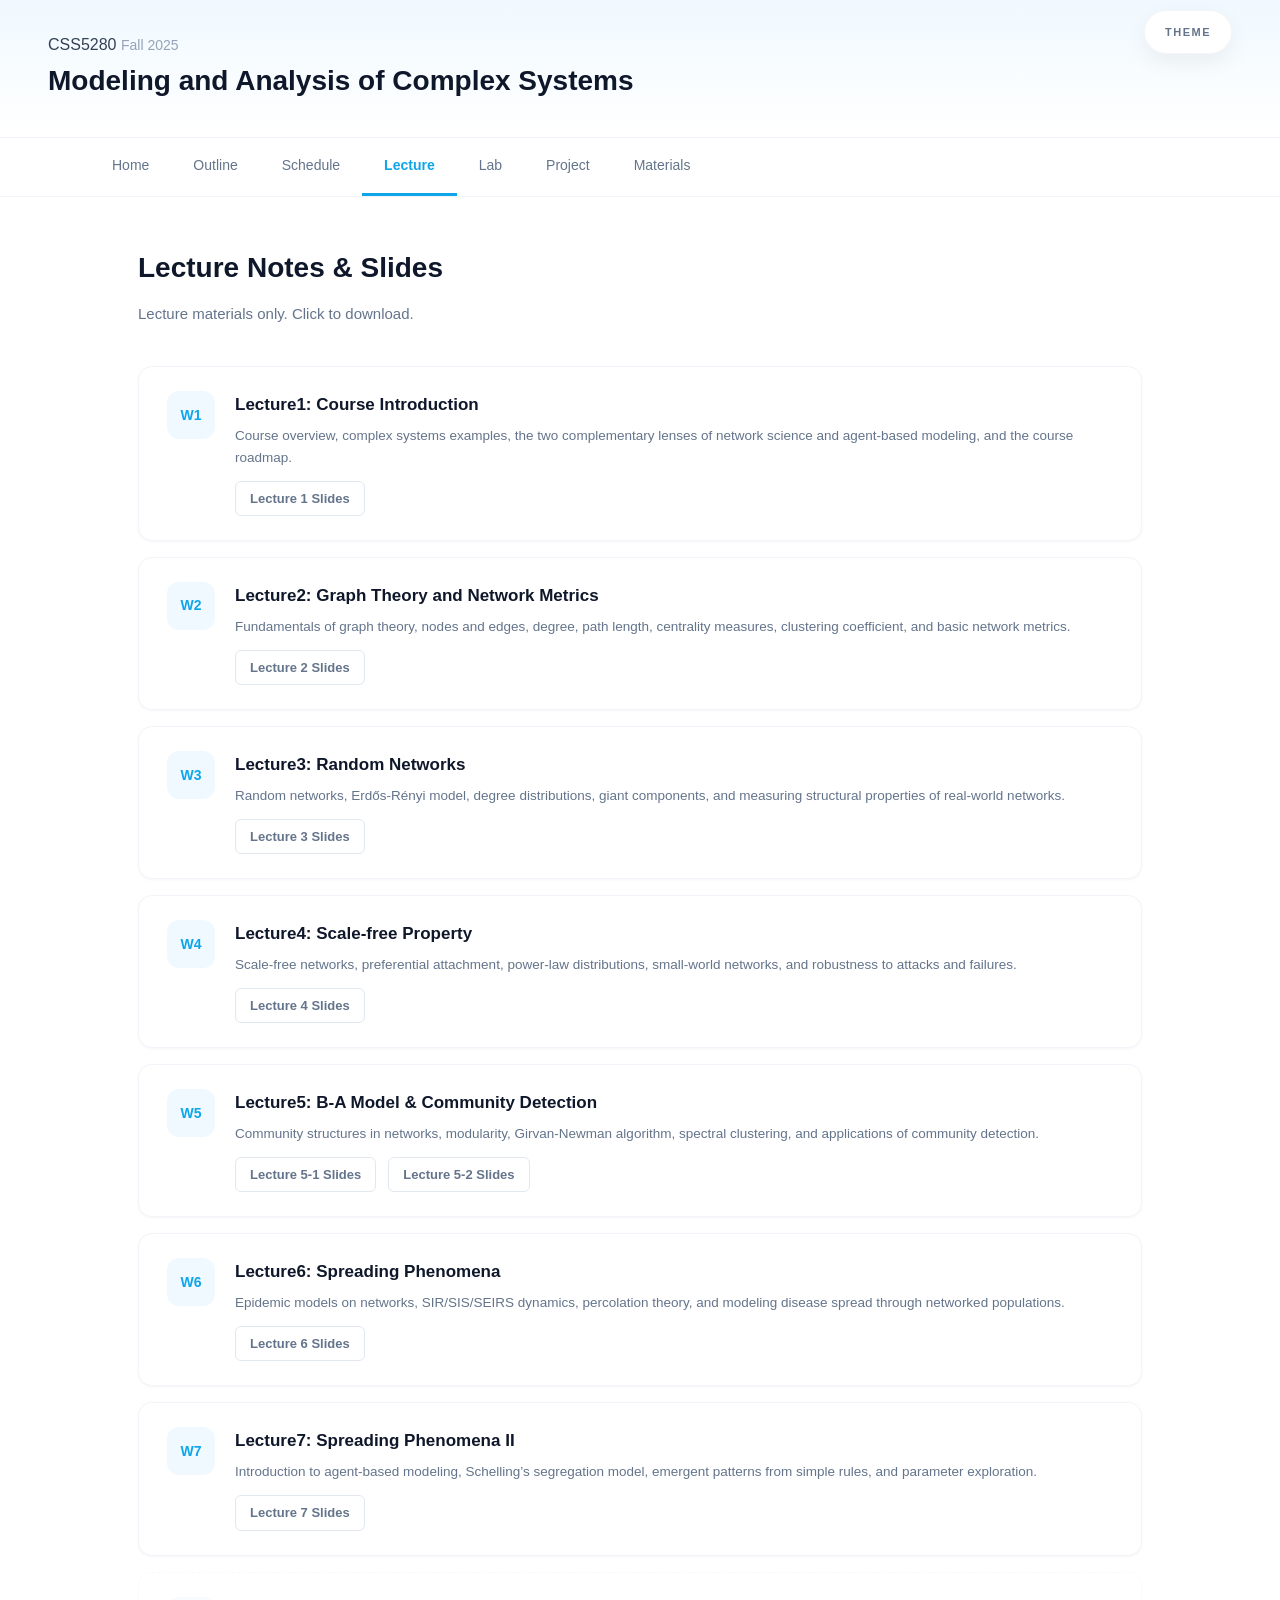
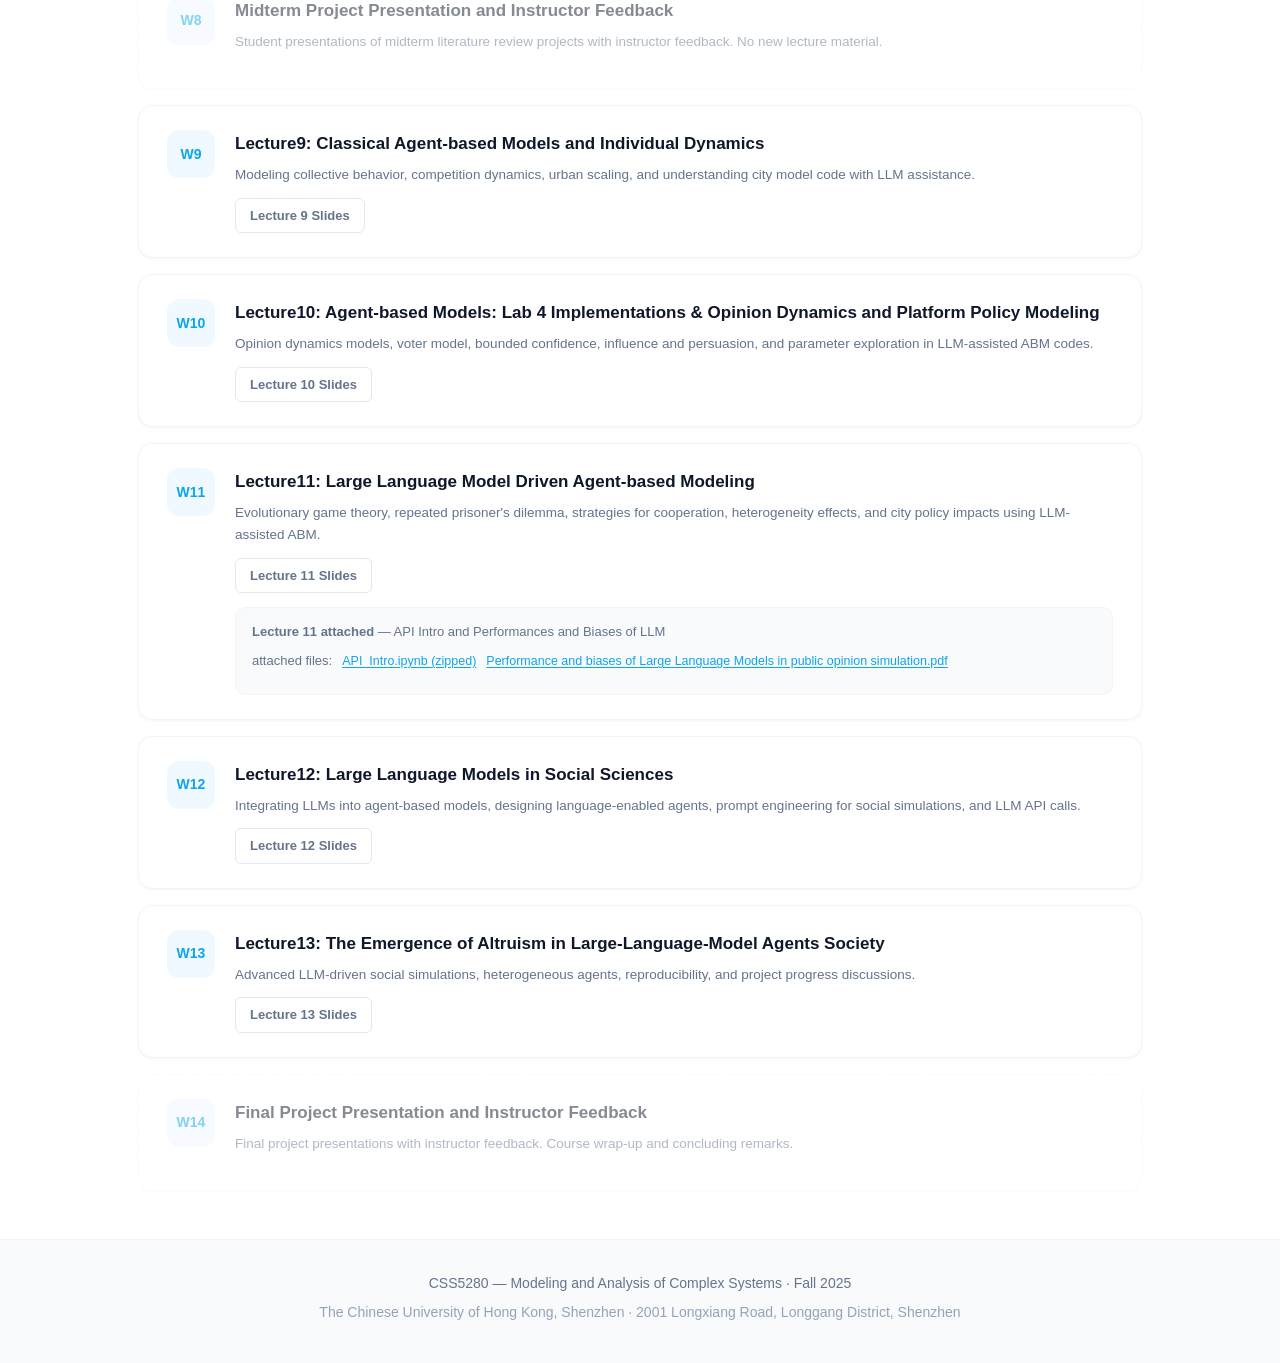
==== lecture.html @ 9d4485d0 "添加剩余文件" ====
<!DOCTYPE html>
<html lang="en">
<head>
    <meta charset="UTF-8">
    <meta name="viewport" content="width=device-width, initial-scale=1.0">
    <title>Lecture — CSS5280</title>
    <link rel="stylesheet" href="style.css">
</head>
<body>

    <div id="theme-picker" class="theme-picker"></div>


    <div id="compact-header"></div>

<nav id="navbar" class="navbar"></nav>

<main class="page-content">
        <div class="section-container">
            <div class="page-title">
                <h2>Lecture Notes &amp; Slides</h2>
                <p>Lecture materials only. Click to download.</p>
            </div>

            <div class="lecture-list">
                <div class="lecture-item">
                    <div class="lecture-week">W1</div>
                    <div class="lecture-content">
                        <h3>Lecture1: Course Introduction</h3>
                        <p class="lecture-desc">Course overview, complex systems examples, the two complementary lenses of network science and agent-based modeling, and the course roadmap.</p>
                        <div class="lecture-links">
                            <a href="lectures/Lecture1.pdf" class="link-lecture" download>Lecture 1 Slides</a>
                        </div>
                    </div>
                </div>

                <div class="lecture-item">
                    <div class="lecture-week">W2</div>
                    <div class="lecture-content">
                        <h3>Lecture2: Graph Theory and Network Metrics</h3>
                        <p class="lecture-desc">Fundamentals of graph theory, nodes and edges, degree, path length, centrality measures, clustering coefficient, and basic network metrics.</p>
                        <div class="lecture-links">
                            <a href="lectures/Lecture2.pdf" class="link-lecture" download>Lecture 2 Slides</a>
                        </div>
                    </div>
                </div>

                <div class="lecture-item">
                    <div class="lecture-week">W3</div>
                    <div class="lecture-content">
                        <h3>Lecture3: Random Networks</h3>
                        <p class="lecture-desc">Random networks, Erdős-Rényi model, degree distributions, giant components, and measuring structural properties of real-world networks.</p>
                        <div class="lecture-links">
                            <a href="lectures/Lecture3.pdf" class="link-lecture" download>Lecture 3 Slides</a>
                        </div>
                    </div>
                </div>

                <div class="lecture-item">
                    <div class="lecture-week">W4</div>
                    <div class="lecture-content">
                        <h3>Lecture4: Scale-free Property</h3>
                        <p class="lecture-desc">Scale-free networks, preferential attachment, power-law distributions, small-world networks, and robustness to attacks and failures.</p>
                        <div class="lecture-links">
                            <a href="lectures/Lecture4.pdf" class="link-lecture" download>Lecture 4 Slides</a>
                        </div>
                    </div>
                </div>

                <div class="lecture-item">
                    <div class="lecture-week">W5</div>
                    <div class="lecture-content">
                        <h3>Lecture5: B-A Model & Community Detection</h3>
                        <p class="lecture-desc">Community structures in networks, modularity, Girvan-Newman algorithm, spectral clustering, and applications of community detection.</p>
                        <div class="lecture-links">
                            <a href="lectures/Lecture5-1.pdf" class="link-lecture" download>Lecture 5-1 Slides</a>
                            <a href="lectures/Lecture5-2.pdf" class="link-lecture" download>Lecture 5-2 Slides</a>
                        </div>
                    </div>
                </div>

                <div class="lecture-item">
                    <div class="lecture-week">W6</div>
                    <div class="lecture-content">
                        <h3>Lecture6: Spreading Phenomena</h3>
                        <p class="lecture-desc">Epidemic models on networks, SIR/SIS/SEIRS dynamics, percolation theory, and modeling disease spread through networked populations.</p>
                        <div class="lecture-links">
                            <a href="lectures/Lecture6.pdf" class="link-lecture" download>Lecture 6 Slides</a>
                        </div>
                    </div>
                </div>

                <div class="lecture-item">
                    <div class="lecture-week">W7</div>
                    <div class="lecture-content">
                        <h3>Lecture7: Spreading Phenomena II</h3>
                        <p class="lecture-desc">Introduction to agent-based modeling, Schelling’s segregation model, emergent patterns from simple rules, and parameter exploration.</p>
                        <div class="lecture-links">
                            <a href="lectures/Lecture7.pptx" class="link-lecture" download>Lecture 7 Slides</a>
                        </div>
                    </div>
                </div>

                <div class="lecture-item placeholder">
                    <div class="lecture-week">W8</div>
                    <div class="lecture-content">
                        <h3>Midterm Project Presentation and Instructor Feedback</h3>
                        <p class="lecture-desc">Student presentations of midterm literature review projects with instructor feedback. No new lecture material.</p>
                    </div>
                </div>

                <div class="lecture-item">
                    <div class="lecture-week">W9</div>
                    <div class="lecture-content">
                        <h3>Lecture9: Classical Agent-based Models and Individual Dynamics</h3>
                        <p class="lecture-desc">Modeling collective behavior, competition dynamics, urban scaling, and understanding city model code with LLM assistance.</p>
                        <div class="lecture-links">
                            <a href="lectures/Lecture8.pdf" class="link-lecture" download>Lecture 9 Slides</a>
                        </div>
                    </div>
                </div>

                <div class="lecture-item">
                    <div class="lecture-week">W10</div>
                    <div class="lecture-content">
                        <h3>Lecture10: Agent-based Models: Lab 4 Implementations & Opinion Dynamics and Platform Policy Modeling</h3>
                        <p class="lecture-desc">Opinion dynamics models, voter model, bounded confidence, influence and persuasion, and parameter exploration in LLM-assisted ABM codes.</p>
                        <div class="lecture-links">
                            <a href="lectures/Lecture9.pdf" class="link-lecture" download>Lecture 10 Slides</a>
                        </div>
                    </div>
                </div>

                <div class="lecture-item">
                    <div class="lecture-week">W11</div>
                    <div class="lecture-content">
                        <h3>Lecture11: Large Language Model Driven Agent-based Modeling</h3>
                        <p class="lecture-desc">Evolutionary game theory, repeated prisoner's dilemma, strategies for cooperation, heterogeneity effects, and city policy impacts using LLM-assisted ABM.</p>
                        <div class="lecture-links">
                            <a href="lectures/Lecture11.pdf" class="link-lecture" download>Lecture 11 Slides</a>
                        </div>
                        <div class="lecture-attached">
                            <p><strong>Lecture 11 attached</strong> — API Intro and Performances and Biases of LLM</p>
                            <div class="attached-links">
                                <p>attached files: </p>
                                <a href="lectures/lecture11-attached/API_Intro.zip" download>API_Intro.ipynb (zipped)</a>
                                <a href="lectures/lecture11-attached/Performance%20and%20biases%20of%20Large%20Language%20Models%20in%20public%20opinion%20simulation.pdf" download>Performance and biases of Large Language Models in public opinion simulation.pdf</a>
                            </div>
                        </div>
                    </div>
                </div>

                <div class="lecture-item">
                    <div class="lecture-week">W12</div>
                    <div class="lecture-content">
                        <h3>Lecture12: Large Language Models in Social Sciences</h3>
                        <p class="lecture-desc">Integrating LLMs into agent-based models, designing language-enabled agents, prompt engineering for social simulations, and LLM API calls.</p>
                        <div class="lecture-links">
                            <a href="lectures/Lecture12.pdf" class="link-lecture" download>Lecture 12 Slides</a>
                        </div>
                    </div>
                </div>

                <div class="lecture-item">
                    <div class="lecture-week">W13</div>
                    <div class="lecture-content">
                        <h3>Lecture13: The Emergence of Altruism in Large-Language-Model Agents Society</h3>
                        <p class="lecture-desc">Advanced LLM-driven social simulations, heterogeneous agents, reproducibility, and project progress discussions.</p>
                        <div class="lecture-links">
                            <a href="lectures/Lecture13.pptx" class="link-lecture" download>Lecture 13 Slides</a>
                        </div>
                    </div>
                </div>


                <div class="lecture-item placeholder">
                    <div class="lecture-week">W14</div>
                    <div class="lecture-content">
                        <h3>Final Project Presentation and Instructor Feedback</h3>
                        <p class="lecture-desc">Final project presentations with instructor feedback. Course wrap-up and concluding remarks.</p>
                    </div>
                </div>
            </div>
        </div>
    </main>

    <footer id="footer" class="footer"></footer>

    <script src="js/course.js"></script>
    <script src="js/components.js"></script>
    <script>renderPage('lecture');</script>
    <script src="theme.js"></script>
</body>
</html>
---- style.css ----
/* ===== CSS Variables - Theme System ===== */
:root {
    --bg-primary: #ffffff;
    --bg-secondary: #f8fafc;
    --bg-card: #ffffff;
    --bg-hero-start: #f0f9ff;
    --bg-hero-end: #ffffff;
    --bg-badge: #f0f9ff;
    --bg-footer: #f8fafc;
    --bg-info: #f8fafc;
    --bg-nav-hover: #f8fafc;
    --text-primary: #0f172a;
    --text-secondary: #334155;
    --text-muted: #64748b;
    --text-light: #94a3b8;
    --text-on-accent: #ffffff;
    --border: #f1f5f9;
    --border-light: #e2e8f0;
    --accent: #0ea5e9;
    --accent-hover: #0284c7;
    --accent-light: #f0f9ff;
    --accent-gradient-start: #0ea5e9;
    --accent-gradient-end: #8b5cf6;
    --badge-red: #ef4444;
    --badge-green: #10b981;
    --badge-orange: #f59e0b;
    --badge-blue: #0ea5e9;
    --shape-1: rgba(14, 165, 233, 0.06);
    --shape-2: rgba(139, 92, 246, 0.06);
    --shape-3: rgba(16, 185, 129, 0.06);
    --shape-4: rgba(245, 158, 11, 0.06);
    --shadow-sm: 0 1px 3px rgba(0,0,0,0.04);
    --shadow-md: 0 8px 24px rgba(0,0,0,0.06);
    --shadow-lg: 0 20px 40px rgba(0,0,0,0.1);
    --code-bg: #f1f5f9;
    --table-header-bg: #f8fafc;
    --highlight-row-bg: #fffbeb;
}

[data-theme="dark"] {
    --bg-primary: #0f172a;
    --bg-secondary: #1e293b;
    --bg-card: #1e293b;
    --bg-hero-start: #0c4a6e;
    --bg-hero-end: #0f172a;
    --bg-badge: #0c4a6e;
    --bg-footer: #1e293b;
    --bg-info: #1e293b;
    --bg-nav-hover: #1e293b;
    --text-primary: #f1f5f9;
    --text-secondary: #cbd5e1;
    --text-muted: #94a3b8;
    --text-light: #64748b;
    --text-on-accent: #ffffff;
    --border: #334155;
    --border-light: #475569;
    --accent: #38bdf8;
    --accent-hover: #0ea5e9;
    --accent-light: #0c4a6e;
    --accent-gradient-start: #38bdf8;
    --accent-gradient-end: #a78bfa;
    --badge-red: #f87171;
    --badge-green: #34d399;
    --badge-orange: #fbbf24;
    --badge-blue: #38bdf8;
    --shape-1: rgba(56, 189, 248, 0.08);
    --shape-2: rgba(167, 139, 250, 0.08);
    --shape-3: rgba(52, 211, 153, 0.08);
    --shape-4: rgba(251, 191, 36, 0.08);
    --shadow-sm: 0 1px 3px rgba(0,0,0,0.3);
    --shadow-md: 0 8px 24px rgba(0,0,0,0.4);
    --shadow-lg: 0 20px 40px rgba(0,0,0,0.5);
    --code-bg: #334155;
    --table-header-bg: #1e293b;
    --highlight-row-bg: #451a03;
}

/* ===== 基础重置 ===== */
* {
    margin: 0;
    padding: 0;
    box-sizing: border-box;
}

html {
    scroll-behavior: smooth;
}

body {
    font-family: 'Helvetica Neue', Helvetica, Arial, sans-serif;
    color: var(--text-secondary);
    line-height: 1.65;
    background: var(--bg-primary);
    -webkit-font-smoothing: antialiased;
    transition: background 0.3s, color 0.3s;
}

a {
    text-decoration: none;
    color: inherit;
}

/* ===== 右上角主题选择器 ===== */
.theme-picker {
    position: fixed;
    top: 10px;
    right: 48px;
    z-index: 200;
    display: flex;
    align-items: center;
    gap: 0;
    background: var(--bg-card);
    border: 1px solid var(--border);
    border-radius: 24px;
    padding: 4px;
    box-shadow: var(--shadow-md);
    transition: all 0.3s;
    overflow: hidden;
}

.theme-trigger {
    font-size: 11px;
    font-weight: 700;
    letter-spacing: 1.5px;
    color: var(--text-muted);
    padding: 8px 16px;
    cursor: pointer;
    user-select: none;
    white-space: nowrap;
    transition: color 0.3s;
    border-radius: 20px;
}

.theme-trigger:hover {
    color: var(--accent);
    background: var(--bg-nav-hover);
}

.theme-dots {
    display: flex;
    align-items: center;
    gap: 6px;
    max-width: 0;
    opacity: 0;
    overflow: hidden;
    transition: max-width 0.4s cubic-bezier(0.4, 0, 0.2, 1), opacity 0.3s ease;
    padding-right: 0;
}

.theme-picker.open .theme-dots {
    max-width: 200px;
    opacity: 1;
    padding-right: 10px;
}

.theme-dot {
    width: 16px;
    height: 16px;
    border-radius: 50%;
    cursor: pointer;
    border: 2px solid transparent;
    transition: all 0.25s cubic-bezier(0.4, 0, 0.2, 1);
    position: relative;
    flex-shrink: 0;
}

.theme-dot:hover {
    transform: scale(1.35);
    box-shadow: 0 2px 8px rgba(0,0,0,0.2);
}

.theme-dot.active {
    transform: scale(1.15);
    border-color: var(--text-primary);
    box-shadow: 0 0 0 2px var(--bg-primary), 0 0 0 3.5px var(--text-primary);
}

.theme-picker.open .theme-dot.active {
    animation: dotPulse 0.4s ease;
}

@keyframes dotPulse {
    0% { transform: scale(1.15); }
    50% { transform: scale(1.4); }
    100% { transform: scale(1.15); }
}

.theme-dot[data-theme="light"]  { background: #ffffff; border: 1.5px solid #cbd5e1; }
.theme-dot[data-theme="dark"]   { background: #1e3a5f; }

/* Tooltip */
.theme-dot::after {
    content: attr(data-label);
    position: absolute;
    top: calc(100% + 8px);
    left: 50%;
    transform: translateX(-50%) scale(0);
    background: var(--text-primary);
    color: var(--bg-primary);
    font-size: 10px;
    font-weight: 600;
    padding: 3px 8px;
    border-radius: 4px;
    white-space: nowrap;
    opacity: 0;
    transition: all 0.2s;
    pointer-events: none;
}

.theme-dot:hover::after {
    transform: translateX(-50%) scale(1);
    opacity: 1;
}

/* ===== 导航栏 ===== */
.navbar {
    position: sticky;
    top: 0;
    background: rgba(var(--bg-primary-rgb, 255,255,255), 0.96);
    backdrop-filter: blur(12px);
    border-bottom: 1px solid var(--border);
    z-index: 100;
    padding: 0 48px;
    transition: border-color 0.3s;
}

.nav-links {
    display: flex;
    list-style: none;
    gap: 0;
    max-width: 1100px;
    margin: 0 auto;
    overflow-x: auto;
}

.nav-links li {
    flex-shrink: 0;
}

.nav-links a {
    display: block;
    padding: 16px 22px;
    font-size: 14px;
    font-weight: 500;
    color: var(--text-muted);
    transition: all 0.2s;
    border-bottom: 3px solid transparent;
    white-space: nowrap;
}

.nav-links a:hover {
    color: var(--accent);
    background: var(--bg-nav-hover);
}

.nav-links a.active {
    color: var(--accent);
    border-bottom-color: var(--accent);
    font-weight: 600;
}

/* ===== Hero 首页主视觉 ===== */
.hero-section {
    position: relative;
    background: linear-gradient(180deg, var(--bg-hero-start) 0%, var(--bg-hero-end) 100%);
    color: var(--text-primary);
    padding: 100px 48px 80px;
    overflow: hidden;
    border-bottom: 1px solid var(--border);
    transition: background 0.3s, border-color 0.3s;
}

.hero-bg-shapes {
    position: absolute;
    inset: 0;
    pointer-events: none;
}

.shape {
    position: absolute;
    border-radius: 50%;
    animation: float 8s ease-in-out infinite;
}

.shape-1 {
    width: 300px;
    height: 300px;
    background: var(--shape-1);
    top: -60px;
    right: 5%;
    animation-delay: 0s;
}

.shape-2 {
    width: 200px;
    height: 200px;
    background: var(--shape-2);
    bottom: -40px;
    left: 10%;
    animation-delay: 2s;
}

.shape-3 {
    width: 120px;
    height: 120px;
    background: var(--shape-3);
    top: 30%;
    right: 25%;
    animation-delay: 4s;
}

.shape-4 {
    width: 160px;
    height: 160px;
    background: var(--shape-4);
    bottom: 30%;
    right: 40%;
    animation-delay: 6s;
}

@keyframes float {
    0%, 100% { transform: translateY(0) scale(1); }
    50% { transform: translateY(-20px) scale(1.05); }
}

.hero-content {
    position: relative;
    max-width: 1100px;
    margin: 0 auto;
    z-index: 1;
}

.hero-content .course-meta {
    display: flex;
    gap: 16px;
    align-items: center;
    margin-bottom: 24px;
}

.hero-content .course-code {
    font-size: 13px;
    font-weight: 700;
    background: var(--bg-card);
    color: var(--accent);
    padding: 6px 16px;
    border-radius: 20px;
    letter-spacing: 1px;
    border: 1px solid var(--border);
    box-shadow: var(--shadow-sm);
    transition: all 0.3s;
}

.course-semester {
    font-size: 14px;
    color: var(--text-light);
    font-weight: 500;
    transition: color 0.3s;
}

.hero-title {
    font-size: 56px;
    font-weight: 800;
    line-height: 1.1;
    margin-bottom: 20px;
    letter-spacing: -1.5px;
    color: var(--text-primary);
    transition: color 0.3s;
}

.hero-title .highlight {
    background: linear-gradient(135deg, var(--accent-gradient-start) 0%, var(--accent-gradient-end) 100%);
    -webkit-background-clip: text;
    -webkit-text-fill-color: transparent;
    background-clip: text;
}

.hero-subtitle {
    font-size: 18px;
    color: var(--text-muted);
    max-width: 550px;
    line-height: 1.7;
    margin-bottom: 40px;
    transition: color 0.3s;
}

.instructor-bar {
    display: flex;
    flex-wrap: wrap;
    gap: 36px;
    padding-top: 28px;
    border-top: 1px solid var(--border-light);
    transition: border-color 0.3s;
}

.info-item {
    display: flex;
    flex-direction: column;
    gap: 4px;
}

.info-label {
    font-size: 11px;
    text-transform: uppercase;
    letter-spacing: 1.5px;
    color: var(--text-light);
    font-weight: 600;
    transition: color 0.3s;
}

.info-value {
    font-size: 14px;
    font-weight: 500;
    color: var(--text-secondary);
    transition: color 0.3s;
}

.info-value a {
    color: var(--accent);
    text-decoration: none;
    transition: opacity 0.2s;
}

.info-value a:hover {
    opacity: 0.7;
    text-decoration: underline;
    text-underline-offset: 3px;
}

/* ===== 通用页面区块 ===== */
.page-section {
    padding: 64px 48px;
    scroll-margin-top: 60px;
}

.section-alt {
    background: var(--bg-secondary);
    transition: background 0.3s;
}

.section-container {
    max-width: 1100px;
    margin: 0 auto;
}

.section-header {
    margin-bottom: 48px;
}

.section-header h2 {
    font-size: 30px;
    font-weight: 700;
    margin-bottom: 12px;
    color: var(--text-primary);
    transition: color 0.3s;
}

.section-header p {
    font-size: 15px;
    color: var(--text-muted);
    max-width: 650px;
    line-height: 1.7;
    transition: color 0.3s;
}

.section-header.center {
    text-align: center;
}

.section-header.center h2 {
    margin-left: auto;
    margin-right: auto;
}

.section-header.center p {
    margin-left: auto;
    margin-right: auto;
}

.section-tag {
    display: inline-block;
    font-size: 12px;
    font-weight: 600;
    text-transform: uppercase;
    letter-spacing: 2px;
    color: var(--accent);
    background: var(--accent-light);
    padding: 6px 16px;
    border-radius: 20px;
    margin-bottom: 16px;
    transition: all 0.3s;
}

/* ===== 快捷入口 ===== */
.quick-section {
    padding: 80px 48px;
}

.quick-grid {
    display: grid;
    grid-template-columns: repeat(auto-fit, minmax(300px, 1fr));
    gap: 20px;
}

.quick-card-v2 {
    display: flex;
    flex-direction: column;
    background: var(--bg-card);
    border: 1px solid var(--border);
    border-radius: 16px;
    padding: 28px;
    position: relative;
    overflow: hidden;
    transition: all 0.3s;
    box-shadow: var(--shadow-sm);
}

.quick-card-v2:hover {
    transform: translateY(-4px);
    box-shadow: var(--shadow-lg);
    border-color: transparent;
}

.quick-accent {
    position: absolute;
    top: 0;
    left: 0;
    width: 100%;
    height: 4px;
}

.quick-icon-v2 {
    font-size: 25px;
    margin-bottom: 14px;
}

.quick-card-v2 h3 {
    font-size: 18px;
    font-weight: 600;
    margin-bottom: 8px;
    color: var(--text-primary);
    transition: color 0.3s;
}

.quick-card-v2 p {
    font-size: 14px;
    color: var(--text-light);
    line-height: 1.6;
    flex: 1;
    transition: color 0.3s;
}

.quick-arrow {
    position: absolute;
    right: 24px;
    top: 50%;
    transform: translateY(-50%);
    font-size: 22px;
    color: var(--border-light);
    transition: all 0.3s;
}

.quick-card-v2:hover .quick-arrow {
    color: var(--accent);
    transform: translateY(-50%) translateX(4px);
}

/* ===== Outline 课程大纲 ===== */
.outline-grid {
    display: grid;
    grid-template-columns: repeat(auto-fit, minmax(240px, 1fr));
    gap: 24px;
    margin-bottom: 48px;
}

.outline-grid.three-col {
    grid-template-columns: repeat(3, 1fr);
}

.card-desc {
    font-size: 16px;
    color: var(--text-muted);
    margin-bottom: 14px;
    line-height: 1.5;
    transition: color 0.3s;
}

/* 讲师信息 */
.instructor-info-box .instructor-name {
    font-size: 15px;
    color: var(--text-primary);
    margin-bottom: 4px;
    transition: color 0.3s;
}

.instructor-info-box .instructor-email {
    font-size: 14px;
    color: var(--text-muted);
    transition: color 0.3s;
}

.instructor-info-box .instructor-email a {
    color: var(--accent);
    text-decoration: none;
    transition: opacity 0.2s;
}

.instructor-info-box .instructor-email a:hover {
    opacity: 0.7;
    text-decoration: underline;
    text-underline-offset: 3px;
}

/* 两列列表 */
.two-col-list {
    display: grid;
    grid-template-columns: 1fr 1fr;
    gap: 32px;
}

.two-col-list p {
    font-size: 14px;
    color: var(--text-muted);
    margin-bottom: 8px;
    transition: color 0.3s;
}

.two-col-list p strong {
    color: var(--text-primary);
    transition: color 0.3s;
}

.two-col-list .detail {
    font-size: 13px;
    color: var(--text-light);
    line-height: 1.6;
    transition: color 0.3s;
}


/* 评估区块（灰色大背景） */
.assessment-block {
    background: #f1f3f5;
    border: none;
}

.assessment-block h4 {
    font-size: 22px;
    font-weight: 700;
    margin-bottom: 24px;
    color: var(--text-primary);
    padding-bottom: 14px;
    border-bottom: 2px solid #dee2e6;
}

.assessment-block h5 {
    font-size: 17px;
    font-weight: 600;
    margin-bottom: 14px;
    color: var(--text-primary);
}

.assessment-table-wrapper {
    margin-bottom: 28px;
}

.assessment-table {
    width: 100%;
    max-width: 500px;
    border-collapse: collapse;
    font-size: 16px;
}

.assessment-table th,
.assessment-table td {
    padding: 14px 18px;
    text-align: left;
    border-bottom: 1px solid #dee2e6;
}

.assessment-table th {
    font-weight: 600;
    color: #495057;
    font-size: 13px;
    text-transform: uppercase;
    letter-spacing: 0.5px;
    background: #e9ecef;
}

.assessment-table td:first-child {
    color: #495057;
}

.assessment-table td:last-child {
    font-weight: 700;
    color: #0ea5e9;
    text-align: right;
    width: 100px;
}

.assessment-detail {
    margin-top: 24px;
    padding-top: 24px;
    border-top: 1px solid #dee2e6;
}

.assessment-detail:first-of-type {
    margin-top: 0;
    padding-top: 0;
    border-top: none;
}

.assessment-detail p {
    font-size: 15px;
    color: #495057;
    line-height: 1.7;
}

/* 成绩等级表 */
.grade-table-wrapper {
    overflow-x: auto;
}

.grade-table {
    width: 100%;
    border-collapse: collapse;
    font-size: 13px;
    min-width: 500px;
}

.grade-table th,
.grade-table td {
    padding: 10px 14px;
    text-align: left;
    border-bottom: 1px solid var(--border);
    transition: border-color 0.3s;
}

.grade-table th {
    font-weight: 600;
    color: var(--text-primary);
    background: var(--table-header-bg);
    font-size: 11px;
    text-transform: uppercase;
    letter-spacing: 0.5px;
    transition: all 0.3s;
}

.grade-table td:first-child {
    font-weight: 700;
    color: var(--accent);
    width: 60px;
    transition: color 0.3s;
}

.grade-table td:nth-child(2) {
    font-weight: 500;
    color: var(--text-secondary);
    width: 80px;
    transition: color 0.3s;
}

/* 阅读材料 */
.reading-item {
    font-size: 14px;
    color: var(--text-secondary);
    line-height: 1.7;
    padding: 16px 20px;
    background: var(--bg-secondary);
    border-radius: 8px;
    border-left: 3px solid var(--accent);
    transition: all 0.3s;
}

.reading-item em {
    font-style: italic;
    color: var(--text-primary);
    transition: color 0.3s;
}

.outline-card {
    background: var(--bg-card);
    border: 1px solid var(--border);
    border-radius: 14px;
    padding: 28px;
    transition: all 0.2s;
    box-shadow: var(--shadow-sm);
}

.outline-card:hover {
    box-shadow: var(--shadow-md);
    transform: translateY(-2px);
}

.outline-icon {
    font-size: 32px;
    margin-bottom: 12px;
}

.outline-card h3 {
    font-size: 20px;
    font-weight: 600;
    margin-bottom: 14px;
    color: var(--accent);
    transition: color 0.3s;
}

.outline-card ul {
    list-style: none;
}

.outline-card ul li {
    font-size: 13.5px;
    color: var(--text-muted);
    padding: 6px 0;
    padding-left: 16px;
    position: relative;
    line-height: 1.5;
    transition: color 0.3s;
}

.outline-card ul li::before {
    content: '•';
    position: absolute;
    left: 0;
    color: var(--accent);
    font-weight: bold;
}

/* 信息框 */
.info-box {
    background: var(--bg-info);
    border-radius: 14px;
    padding: 28px 32px;
    margin-bottom: 32px;
    border: 1px solid var(--border);
    transition: all 0.3s;
}

.info-box h4 {
    font-size: 20px;
    font-weight: 600;
    margin-bottom: 12px;
    color: var(--text-primary);
    transition: color 0.3s;
}

.info-box p {
    font-size: 14px;
    color: var(--text-muted);
    margin-bottom: 12px;
    transition: color 0.3s;
}

.info-box ol {
    padding-left: 22px;
}

.info-box ol li {
    font-size: 14px;
    color: var(--text-secondary);
    padding: 6px 0;
    line-height: 1.6;
    transition: color 0.3s;
}

.info-box ul {
    padding-left: 20px;
}

.info-box ul li {
    font-size: 14px;
    color: var(--text-secondary);
    padding: 6px 0;
    line-height: 1.6;
    transition: color 0.3s;
}

.info-box a {
    color: var(--accent);
    text-decoration: underline;
    text-underline-offset: 2px;
}

.info-box a:hover {
    color: var(--accent-hover);
}

/* 评分政策表格 */
.grading-policy h4 {
    font-size: 18px;
    font-weight: 600;
    margin-bottom: 16px;
    color: var(--text-primary);
    transition: color 0.3s;
}

.simple-table {
    width: 100%;
    max-width: 400px;
    border-collapse: collapse;
    font-size: 14px;
}

.simple-table td {
    padding: 10px 16px;
    border-bottom: 1px solid var(--border);
    transition: border-color 0.3s;
    white-space: nowrap;
}

.simple-table td:first-child {
    color: var(--text-muted);
    transition: color 0.3s;
}

.simple-table td:last-child {
    font-weight: 600;
    color: var(--accent);
    text-align: right;
    transition: color 0.3s;
}

/* ===== Important Dates 两栏布局 ===== */
.deadlines-grid {
    display: grid;
    grid-template-columns: 1fr 1fr;
    gap: 40px;
}

.deadlines-col h5 {
    font-size: 15px;
    font-weight: 600;
    color: var(--text-primary);
    margin-bottom: 16px;
    padding-bottom: 8px;
    border-bottom: 2px solid var(--border);
    transition: all 0.3s;
}

.deadlines-col .simple-table {
    max-width: none;
}

/* ===== Schedule 课程时间表 ===== */
.schedule-table-wrapper {
    overflow-x: auto;
}

.schedule-table {
    width: 100%;
    border-collapse: collapse;
    font-size: 14px;
    min-width: 700px;
}

.schedule-table th,
.schedule-table td {
    padding: 14px 18px;
    text-align: left;
    border-bottom: 1px solid var(--border);
    transition: border-color 0.3s;
}

.schedule-table th {
    font-weight: 600;
    color: var(--text-primary);
    background: var(--table-header-bg);
    font-size: 13px;
    text-transform: uppercase;
    letter-spacing: 0.5px;
    transition: all 0.3s;
}

.schedule-table td {
    white-space: nowrap;
}

.schedule-table td:first-child {
    font-weight: 600;
    color: var(--accent);
    width: 60px;
    transition: color 0.3s;
}

.schedule-table td:nth-child(2) {
    color: var(--text-light);
    width: 90px;
    font-size: 13px;
    transition: color 0.3s;
}

.highlight-row td {
    background: var(--highlight-row-bg);
    transition: background 0.3s;
}

.highlight-row td:first-child {
    border-left: 3px solid var(--badge-orange);
}

.lab-tag {
    font-weight: 400;
}

.due-tag {
    display: inline-block;
    background: var(--badge-blue);
    color: var(--text-on-accent);
    padding: 3px 10px;
    border-radius: 4px;
    font-size: 11px;
    font-weight: 600;
    transition: background 0.3s;
}

.due-tag.exam {
    background: var(--badge-red);
}

.due-tag.proj {
    background: var(--badge-green);
}

/* ===== Lecture 课件列表 ===== */
.lecture-list {
    display: flex;
    flex-direction: column;
    gap: 16px;
}

.lecture-item {
    display: flex;
    gap: 20px;
    background: var(--bg-card);
    border: 1px solid var(--border);
    border-radius: 14px;
    padding: 24px 28px;
    transition: all 0.2s;
    box-shadow: var(--shadow-sm);
}

.lecture-item:hover {
    box-shadow: var(--shadow-md);
    transform: translateY(-2px);
}

.lecture-item.placeholder {
    opacity: 0.5;
    border-style: dashed;
}

.lecture-week {
    flex-shrink: 0;
    width: 48px;
    height: 48px;
    background: var(--accent-light);
    color: var(--accent);
    border-radius: 12px;
    display: flex;
    align-items: center;
    justify-content: center;
    font-size: 14px;
    font-weight: 700;
    transition: all 0.3s;
}

.lecture-content {
    flex: 1;
}

.lecture-content h3 {
    font-size: 17px;
    font-weight: 600;
    margin-bottom: 6px;
    color: var(--text-primary);
    transition: color 0.3s;
}

.lecture-desc {
    font-size: 13.5px;
    color: var(--text-muted);
    margin-bottom: 12px;
    line-height: 1.6;
    transition: color 0.3s;
}

.lecture-links {
    display: flex;
    gap: 12px;
    flex-wrap: wrap;
}

.lecture-links a {
    font-size: 13px;
    padding: 6px 14px;
    border-radius: 6px;
    border: 1px solid var(--border-light);
    transition: all 0.2s;
    color: var(--text-muted);
}

.lecture-links a:hover {
    background: var(--accent);
    color: var(--text-on-accent);
    border-color: var(--accent);
}

.lecture-attached {
    margin-top: 14px;
    padding: 14px 16px;
    background: var(--bg-info);
    border: 1px solid var(--border);
    border-radius: 10px;
    font-size: 13px;
    color: var(--text-muted);
    line-height: 1.6;
}

.lecture-attached p {
    margin-bottom: 8px;
}

.attached-links {
    display: flex;
    flex-wrap: wrap;
    gap: 10px;
}

.attached-links a {
    font-size: 12.5px;
    color: var(--accent);
    text-decoration: underline;
    text-underline-offset: 2px;
}

.attached-links a:hover {
    color: var(--accent-hover);
}

/* ===== Assignment 作业列表 ===== */
.assignment-list {
    display: flex;
    flex-direction: column;
    gap: 20px;
}

.assignment-card {
    background: var(--bg-card);
    border: 1px solid var(--border);
    border-radius: 14px;
    padding: 28px;
    transition: all 0.2s;
    box-shadow: var(--shadow-sm);
}

.assignment-card:hover {
    box-shadow: var(--shadow-md);
    transform: translateY(-2px);
}

.assignment-header {
    display: flex;
    justify-content: space-between;
    align-items: center;
    margin-bottom: 12px;
}

.assignment-num {
    font-size: 13px;
    font-weight: 700;
    background: var(--accent-light);
    color: var(--accent);
    padding: 4px 12px;
    border-radius: 6px;
    transition: all 0.3s;
}

.assignment-due {
    font-size: 13px;
    color: var(--badge-red);
    font-weight: 500;
    transition: color 0.3s;
}

.assignment-card h3 {
    font-size: 18px;
    font-weight: 600;
    margin-bottom: 8px;
    color: var(--text-primary);
    transition: color 0.3s;
}

.assignment-card > p {
    font-size: 14px;
    color: var(--text-muted);
    line-height: 1.7;
    margin-bottom: 16px;
    transition: color 0.3s;
}

.lab-detail {
    font-size: 14px;
    color: var(--text-muted);
    line-height: 1.7;
    margin-bottom: 16px;
}

.lab-detail p {
    margin-bottom: 12px;
}

.lab-detail h4 {
    font-size: 15px;
    font-weight: 600;
    color: var(--text-primary);
    margin: 16px 0 10px;
}

.lab-detail ul,
.lab-detail ol {
    margin: 0 0 12px 20px;
    padding-left: 4px;
}

.lab-detail li {
    margin-bottom: 6px;
}

.lab-detail a {
    color: var(--accent);
    text-decoration: underline;
    text-underline-offset: 2px;
}

.lab-detail a:hover {
    color: var(--accent-hover);
}

.assignment-links {
    display: flex;
    gap: 10px;
    flex-wrap: wrap;
}

.link-btn {
    font-size: 13px;
    padding: 8px 16px;
    border-radius: 6px;
    background: var(--bg-secondary);
    color: var(--text-secondary);
    transition: all 0.2s;
}

.link-btn:hover {
    background: var(--accent);
    color: var(--text-on-accent);
}

/* ===== Lecture 下载按钮 ===== */
.link-lecture,
.link-lab {
    display: inline-flex;
    align-items: center;
    gap: 6px;
    font-size: 13px;
    font-weight: 600;
    padding: 8px 16px;
    border-radius: 8px;
    background: var(--bg-card);
    transition: all 0.2s;
    cursor: pointer;
}

.link-lecture {
    color: var(--accent);
    border: 1.5px solid var(--accent);
}

.link-lecture:hover {
    background: var(--accent);
    color: #fff;
}

.link-lab {
    color: var(--badge-green);
    border: 1.5px solid var(--badge-green);
}

.link-lab:hover {
    background: var(--badge-green);
    color: #fff;
}

/* ===== Project 项目时间线 ===== */
.project-timeline {
    position: relative;
    margin-bottom: 48px;
}

.project-timeline::before {
    content: '';
    position: absolute;
    left: 20px;
    top: 0;
    bottom: 0;
    width: 2px;
    background: var(--border-light);
    transition: background 0.3s;
}

.timeline-item {
    display: flex;
    gap: 24px;
    padding: 0 0 32px 0;
    position: relative;
}

.timeline-item:last-child {
    padding-bottom: 0;
}

.timeline-date {
    flex-shrink: 0;
    width: 42px;
    height: 42px;
    background: var(--accent-light);
    color: var(--accent);
    border-radius: 50%;
    display: flex;
    align-items: center;
    justify-content: center;
    font-size: 11px;
    font-weight: 700;
    z-index: 1;
    position: relative;
    transition: all 0.3s;
}

.timeline-content {
    flex: 1;
    background: var(--bg-card);
    border: 1px solid var(--border);
    border-radius: 14px;
    padding: 20px 24px;
    position: relative;
    box-shadow: var(--shadow-sm);
    transition: all 0.3s;
}

.timeline-content::before {
    content: '';
    position: absolute;
    left: -8px;
    top: 14px;
    width: 14px;
    height: 14px;
    background: var(--bg-card);
    border-left: 1px solid var(--border);
    border-bottom: 1px solid var(--border);
    transform: rotate(45deg);
    transition: all 0.3s;
}

.timeline-content h3 {
    font-size: 17px;
    font-weight: 600;
    margin-bottom: 6px;
    display: flex;
    justify-content: space-between;
    align-items: center;
    color: var(--text-primary);
    transition: color 0.3s;
}

.timeline-content p {
    font-size: 13.5px;
    color: var(--text-muted);
    line-height: 1.7;
    transition: color 0.3s;
}

.weight {
    font-size: 14px;
    font-weight: 700;
    color: var(--accent);
    background: var(--accent-light);
    padding: 4px 12px;
    border-radius: 6px;
    transition: all 0.3s;
}

/* 项目建议 */
.project-ideas {
    margin-top: 32px;
}

.project-ideas h4 {
    font-size: 18px;
    font-weight: 600;
    margin-bottom: 16px;
    color: var(--text-primary);
    transition: color 0.3s;
}

.ideas-grid {
    display: grid;
    grid-template-columns: repeat(auto-fit, minmax(260px, 1fr));
    gap: 12px;
}

.idea-card {
    background: var(--bg-card);
    border: 1px solid var(--border);
    border-radius: 10px;
    padding: 16px 20px;
    font-size: 14px;
    color: var(--text-secondary);
    transition: all 0.2s;
    box-shadow: var(--shadow-sm);
}

.idea-card:hover {
    border-color: var(--accent);
    background: var(--bg-secondary);
    transform: translateY(-2px);
    box-shadow: var(--shadow-md);
}

/* ===== Materials 参考材料 ===== */
.materials-grid {
    display: grid;
    grid-template-columns: repeat(auto-fit, minmax(280px, 1fr));
    gap: 28px;
}

.material-category {
    background: var(--bg-card);
    border: 1px solid var(--border);
    border-radius: 14px;
    padding: 24px;
    box-shadow: var(--shadow-sm);
    transition: all 0.3s;
}

.material-category h3 {
    font-size: 16px;
    font-weight: 600;
    margin-bottom: 16px;
    color: var(--text-primary);
    padding-bottom: 10px;
    border-bottom: 2px solid var(--border);
    transition: all 0.3s;
}

.material-list {
    list-style: none;
    display: flex;
    flex-direction: column;
    gap: 14px;
}

.material-list li {
    display: flex;
    flex-direction: column;
    gap: 2px;
}

.material-title {
    font-size: 14px;
    font-weight: 500;
    color: var(--text-primary);
    transition: color 0.3s;
}

.material-author,
.material-desc {
    font-size: 12.5px;
    color: var(--text-light);
    transition: color 0.3s;
}

.material-link {
    font-size: 12px;
    color: var(--accent);
    font-weight: 500;
    margin-top: 2px;
    width: fit-content;
    transition: color 0.3s;
}

.material-link:hover {
    text-decoration: underline;
    text-underline-offset: 3px;
}

/* ===== Paper Reading List ===== */
.paper-reading-list {
    padding-left: 18px;
    margin: 0;
}

.paper-reading-list li {
    font-size: 13px;
    color: var(--text-secondary);
    line-height: 1.6;
    padding: 5px 0;
    transition: color 0.3s;
}

.paper-reading-list li::marker {
    color: var(--text-light);
    font-size: 12px;
}

.paper-reading-list li a {
    color: var(--text-secondary);
    text-decoration: none;
    transition: color 0.2s;
}

.paper-reading-list li a:hover {
    color: var(--accent);
}

/* ===== Materials Paper Section (compact) ===== */
.paper-section {
    margin-bottom: 40px;
    scroll-margin-top: 80px;
}

.paper-section-title {
    font-size: 18px;
    font-weight: 700;
    margin-bottom: 16px;
    padding-bottom: 8px;
    border-bottom: 1px solid var(--border);
    transition: border-color 0.3s;
}

.paper-row {
    display: flex;
    align-items: baseline;
    gap: 12px;
    padding: 8px 0;
    border-bottom: 1px solid var(--border);
    transition: border-color 0.3s;
}

.paper-nav-cards {
    display: grid;
    grid-template-columns: repeat(3, 1fr);
    gap: 16px;
    margin-bottom: 32px;
}

.paper-nav-card {
    display: flex;
    align-items: center;
    gap: 12px;
    padding: 16px 20px;
    background: var(--card-bg);
    border: 1px solid var(--border);
    border-radius: 12px;
    text-decoration: none;
    color: var(--text-primary);
    font-size: 14px;
    font-weight: 600;
    transition: all 0.3s;
    box-shadow: 0 1px 3px var(--shadow);
}

.paper-nav-card:hover {
    transform: translateY(-2px);
    box-shadow: 0 4px 12px var(--shadow);
    border-color: var(--accent);
}

.paper-nav-dot {
    width: 12px;
    height: 12px;
    border-radius: 50%;
    flex-shrink: 0;
}

.paper-row:last-child {
    border-bottom: none;
}

.paper-authors {
    font-size: 13px;
    font-weight: 600;
    color: var(--text-muted);
    white-space: nowrap;
    flex-shrink: 0;
    min-width: 140px;
    transition: color 0.3s;
}

.paper-list {
    margin: 0;
    padding-left: 24px;
    color: var(--text-primary);
}

.paper-list li {
    font-size: 14px;
    line-height: 1.7;
    padding: 6px 0;
    color: var(--text-primary);
}

.paper-list li a {
    color: var(--text-primary);
    text-decoration: none;
    transition: color 0.2s;
}

.paper-list li a:hover {
    color: var(--accent);
}

.paper-list li::marker {
    color: var(--text-muted);
    font-size: 13px;
}

.paper-list.file-list {
    padding-left: 0;
    list-style: none;
}

.paper-list.file-list li {
    font-size: 14px;
    padding: 6px 0 6px 32px;
    position: relative;
}

.paper-list.file-list li::before {
    content: "📄";
    position: absolute;
    left: 0;
    top: 5px;
    font-size: 18px;
    line-height: 1;
}

.paper-list.file-list li::marker {
    content: none;
}

.paper-list.file-list li a {
    font-weight: 600;
    font-size: 16px;
}

.paper-row a {
    font-size: 14px;
    color: var(--text-primary);
    text-decoration: none;
    transition: color 0.2s;
    line-height: 1.5;
}

.paper-row a:hover {
    color: var(--accent);
}

/* ===== 紧凑型头部（子页面用）===== */
.course-header.compact {
    background: linear-gradient(180deg, var(--bg-hero-start) 0%, var(--bg-primary) 100%);
    padding: 32px 48px;
    border-bottom: 1px solid var(--border);
    transition: all 0.3s;
}

.course-header.compact .course-title {
    font-size: 28px;
    margin-bottom: 0;
    color: var(--text-primary);
    transition: color 0.3s;
}

.course-header.compact .course-subtitle,
.course-header.compact .instructor-info {
    display: none;
}

/* ===== 页面内容区 ===== */
.page-content {
    padding: 48px;
    max-width: 1100px;
    margin: 0 auto;
}

.page-title {
    margin-bottom: 40px;
}

.page-title h2 {
    font-size: 28px;
    font-weight: 700;
    margin-bottom: 10px;
    color: var(--text-primary);
    transition: color 0.3s;
}

.page-title p {
    font-size: 15px;
    color: var(--text-muted);
    max-width: 650px;
    line-height: 1.7;
    transition: color 0.3s;
}

/* ===== 公告区域 ===== */
.announcements-section {
    padding: 0 48px 80px;
}

.announcement-list {
    display: flex;
    flex-direction: column;
    gap: 16px;
    max-width: 800px;
    margin: 0 auto;
}

.announcement-card {
    background: var(--bg-card);
    border: 1px solid var(--border);
    border-radius: 12px;
    padding: 24px 28px;
    position: relative;
    transition: all 0.2s;
    box-shadow: var(--shadow-sm);
}

.announcement-card:hover {
    box-shadow: var(--shadow-md);
}

.announcement-card.pinned {
    border-color: var(--accent);
    border-left-width: 4px;
}

.announcement-badge {
    position: absolute;
    top: -1px;
    right: 24px;
    background: #ef4444;
    color: #fff;
    font-size: 10px;
    font-weight: 700;
    padding: 4px 12px;
    border-radius: 0 0 6px 6px;
    letter-spacing: 1px;
}

.announcement-meta {
    margin-bottom: 10px;
}

.announcement-date {
    font-size: 12px;
    color: var(--text-light);
    font-weight: 500;
    transition: color 0.3s;
}

.announcement-card h3 {
    font-size: 17px;
    font-weight: 600;
    margin-bottom: 8px;
    color: var(--text-primary);
    transition: color 0.3s;
}

.announcement-card p {
    font-size: 14px;
    color: var(--text-muted);
    line-height: 1.7;
    transition: color 0.3s;
}

/* ===== Assignment 页面 Participation 概览 ===== */
.participation-grid {
    display: grid;
    grid-template-columns: 1fr 1fr;
    gap: 24px;
    margin-bottom: 16px;
}

.participation-grid.three-col {
    grid-template-columns: repeat(3, 1fr);
}

.participation-card {
    background: var(--bg-card);
    border: 1px solid var(--border);
    border-radius: 14px;
    padding: 28px;
    transition: all 0.2s;
    box-shadow: var(--shadow-sm);
    text-decoration: none;
    color: inherit;
    display: block;
    cursor: pointer;
}

.participation-card:hover {
    box-shadow: var(--shadow-md);
    transform: translateY(-2px);
}

.participation-icon {
    font-size: 28px;
    margin-bottom: 12px;
}

.participation-card h3 {
    font-size: 18px;
    font-weight: 600;
    margin-bottom: 8px;
    color: var(--text-primary);
    transition: color 0.3s;
}

.participation-weight {
    display: inline-block;
    font-size: 24px;
    font-weight: 700;
    color: var(--accent);
    background: var(--accent-light);
    padding: 4px 16px;
    border-radius: 20px;
    margin-bottom: 12px;
    transition: all 0.3s;
}

.participation-card p {
    font-size: 14px;
    color: var(--text-muted);
    line-height: 1.7;
    transition: color 0.3s;
}

/* ===== Outline 快速导航小卡片 ===== */
.outline-nav-card {
    background: var(--bg-card);
    border: 1px solid var(--border);
    border-radius: 10px;
    padding: 16px 20px;
    transition: all 0.2s;
    box-shadow: var(--shadow-sm);
    text-decoration: none;
    color: inherit;
    display: block;
    cursor: pointer;
}

.outline-nav-card:hover {
    border-color: var(--accent);
    box-shadow: var(--shadow-md);
    transform: translateY(-1px);
}

.outline-nav-card h4 {
    font-size: 15px;
    font-weight: 600;
    margin-bottom: 4px;
    color: var(--text-primary);
    transition: color 0.3s;
}

.outline-nav-card p {
    font-size: 13px;
    color: var(--text-muted);
    line-height: 1.5;
    margin: 0;
    transition: color 0.3s;
}

/* ===== Paper Sharing 卡片列表 ===== */
.paper-list {
    display: flex;
    flex-direction: column;
    gap: 12px;
}

.paper-item {
    background: var(--bg-card);
    border: 1px solid var(--border);
    border-radius: 10px;
    padding: 16px 20px;
    display: flex;
    align-items: center;
    gap: 20px;
    transition: all 0.2s;
}

.paper-item:hover {
    background: var(--bg-nav-hover);
    border-color: var(--border-light);
}

.paper-item.done {
    border-left: 3px solid var(--badge-green);
}

.paper-item.pending {
    border-left: 3px solid var(--badge-orange);
}

.paper-num {
    min-width: 32px;
    height: 32px;
    background: var(--accent-light);
    color: var(--accent);
    border-radius: 50%;
    display: inline-flex;
    align-items: center;
    justify-content: center;
    font-size: 12px;
    font-weight: 700;
    flex-shrink: 0;
    padding: 0 6px;
    line-height: 1;
}

.paper-date {
    font-size: 13px;
    color: var(--text-light);
    font-weight: 500;
    width: 60px;
    flex-shrink: 0;
    transition: color 0.3s;
}

.paper-item > a {
    font-size: 15px;
    font-weight: 600;
    color: var(--text-primary);
    text-decoration: none;
    transition: color 0.2s;
    flex: 1;
}

.paper-item > a:hover {
    color: var(--accent);
}

.status-done {
    display: inline-block;
    background: var(--badge-green);
    color: #fff;
    padding: 3px 10px;
    border-radius: 4px;
    font-size: 11px;
    font-weight: 600;
}

.status-pending {
    display: inline-block;
    background: var(--badge-orange);
    color: #fff;
    padding: 3px 10px;
    border-radius: 4px;
    font-size: 11px;
    font-weight: 600;
}

/* ===== 页脚 ===== */
.footer {
    background: var(--bg-footer);
    color: var(--text-muted);
    text-align: center;
    padding: 32px;
    border-top: 1px solid var(--border);
    transition: all 0.3s;
}

.footer p {
    font-size: 14px;
    margin-bottom: 6px;
    transition: color 0.3s;
}

.footer-sub {
    font-size: 12px;
    color: var(--text-light);
    margin-bottom: 0;
    transition: color 0.3s;
}

/* ===== 响应式适配 ===== */
@media (max-width: 768px) {
    .theme-picker {
        top: 12px;
        right: 12px;
    }

    .theme-trigger {
        padding: 6px 12px;
        font-size: 10px;
    }

    .hero-section {
        padding: 48px 24px 40px;
    }

    .hero-title {
        font-size: 36px;
    }

    .instructor-bar {
        gap: 20px;
    }

    .navbar {
        padding: 0 16px;
    }

    .nav-links a {
        padding: 14px 14px;
        font-size: 13px;
    }

    .page-section {
        padding: 48px 24px;
    }

    .section-header h2 {
        font-size: 24px;
    }

    .outline-grid {
        grid-template-columns: 1fr;
    }

    .lecture-item {
        padding: 18px 20px;
    }

    .lecture-week {
        width: 40px;
        height: 40px;
        font-size: 12px;
    }

    .timeline-item {
        gap: 16px;
    }

    .timeline-date {
        width: 36px;
        height: 36px;
        font-size: 10px;
    }

    .materials-grid {
        grid-template-columns: 1fr;
    }

    .quick-section {
        padding: 48px 24px;
    }

    .quick-grid {
        grid-template-columns: 1fr;
    }

    .quick-arrow {
        display: none;
    }

    .page-content {
        padding: 32px 24px;
    }

    .course-header.compact {
        padding: 24px;
    }

    .deadlines-grid {
        grid-template-columns: 1fr;
        gap: 28px;
    }

    .participation-grid {
        grid-template-columns: 1fr;
    }

    .paper-item {
        padding: 14px 16px;
        gap: 12px;
    }

    .paper-item > a {
        font-size: 14px;
    }

    .paper-date {
        width: 50px;
    }

    .paper-row {
        flex-direction: column;
        gap: 2px;
        padding: 10px 0;
    }

    .paper-authors {
        min-width: auto;
    }

    .paper-list {
        padding-left: 20px;
    }

    .paper-list li {
        font-size: 13px;
        padding: 4px 0;
    }

    .paper-nav-cards {
        grid-template-columns: 1fr;
    }

    .paper-nav-card {
        padding: 12px 16px;
        font-size: 13px;
    }
}
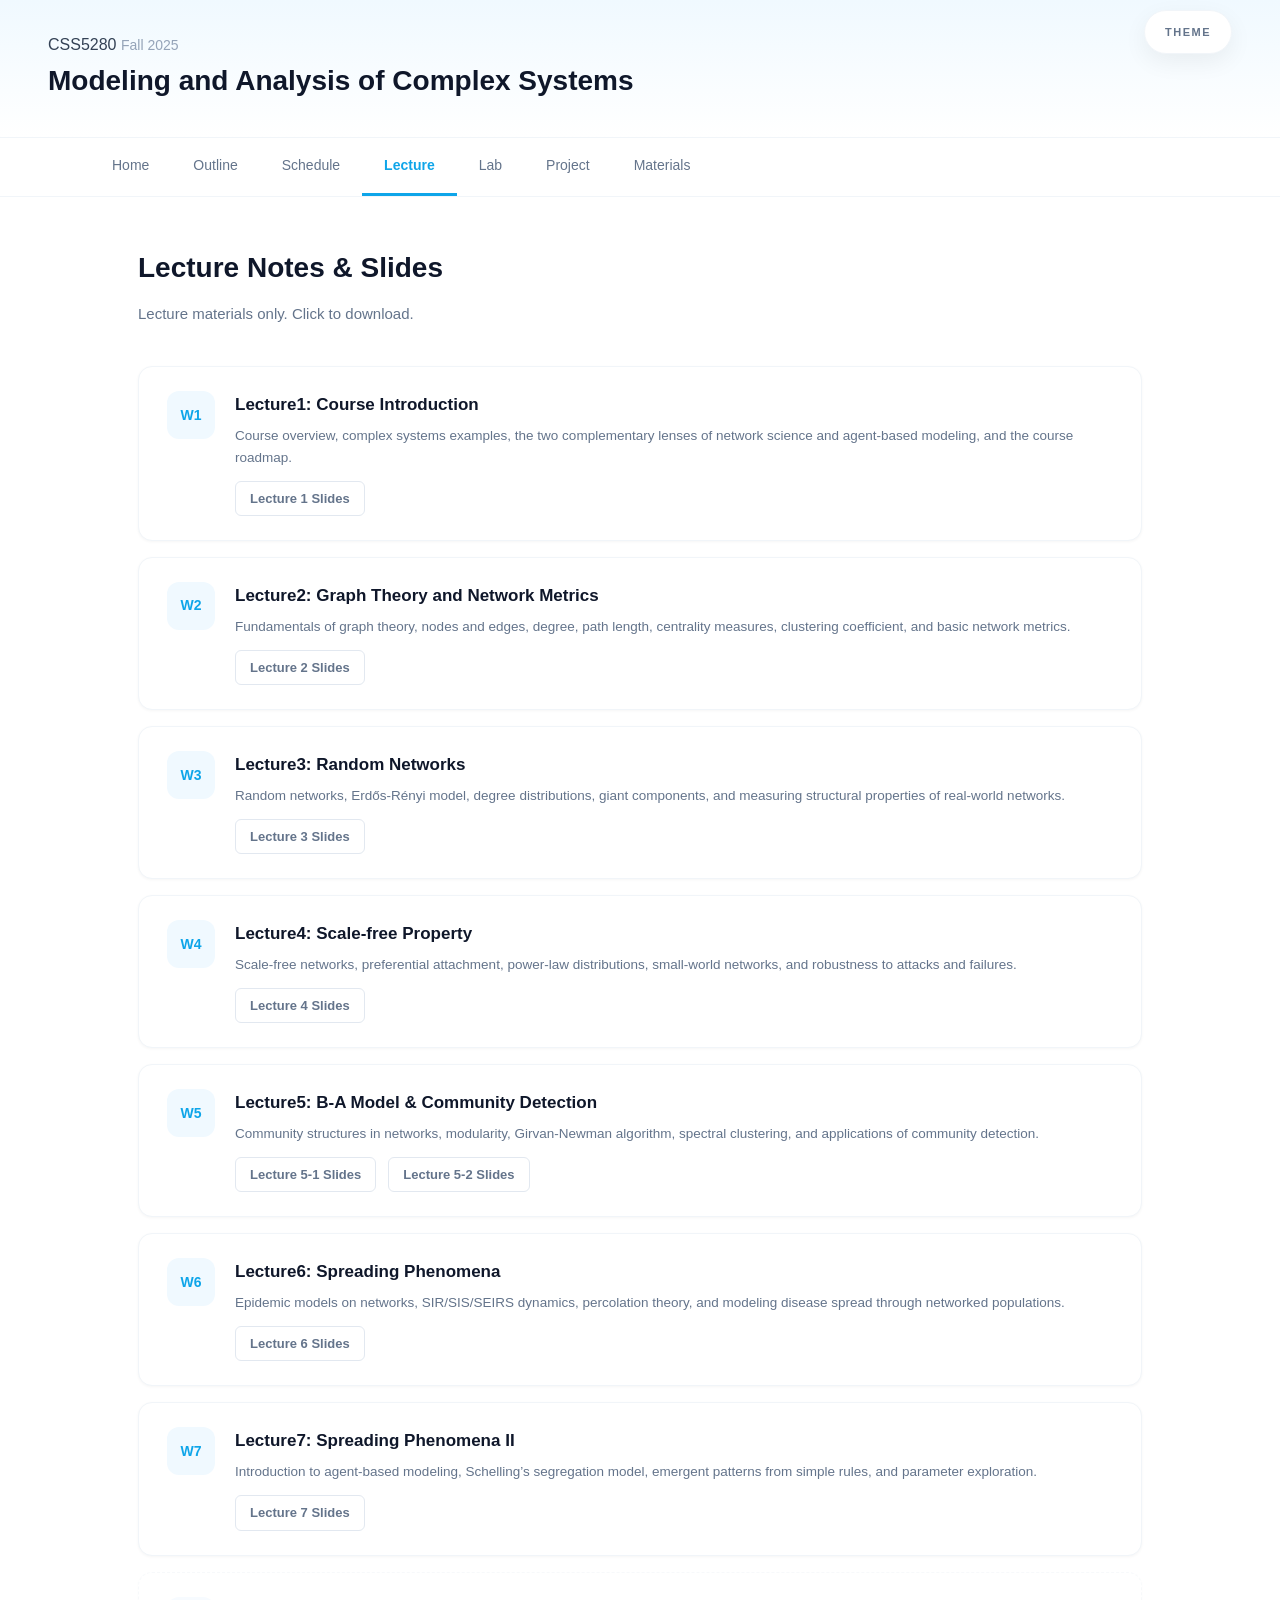
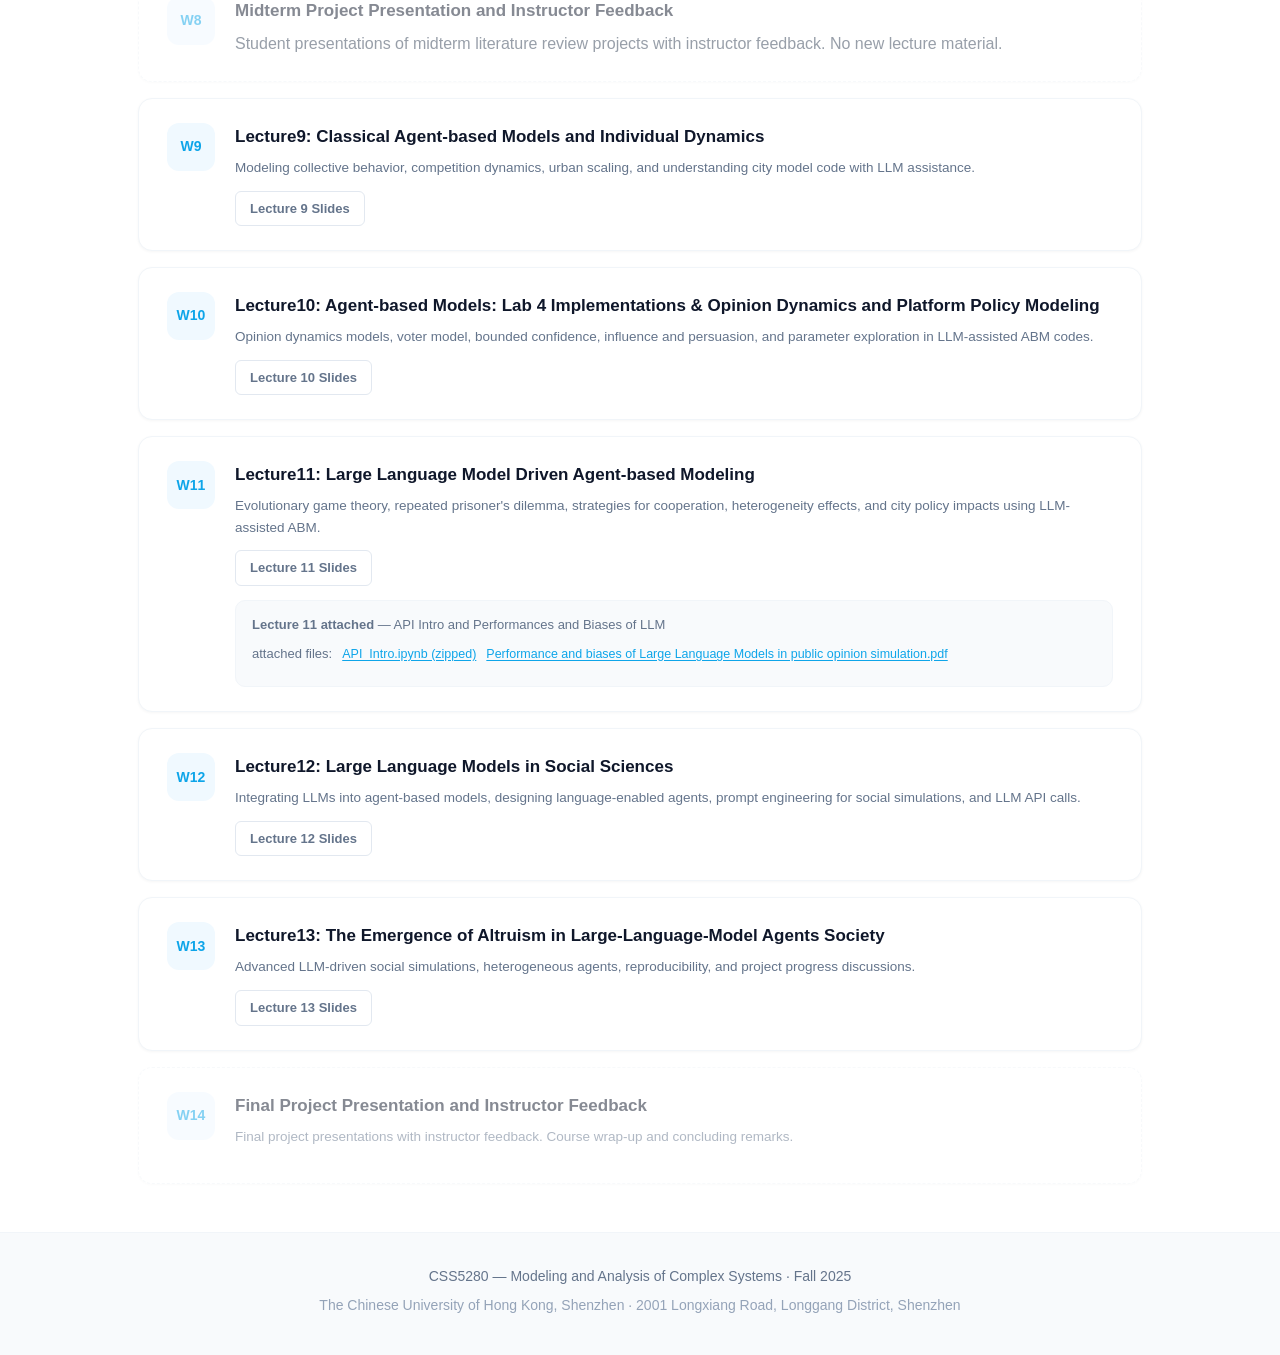
==== commit 0dd5e9bc: "Update lecture.html" ====
--- a/lecture.html
+++ b/lecture.html
@@ -29,7 +29,7 @@
                         <h3>Lecture1: Course Introduction</h3>
                         <p class="lecture-desc">Course overview, complex systems examples, the two complementary lenses of network science and agent-based modeling, and the course roadmap.</p>
                         <div class="lecture-links">
-                            <a href="lectures/Lecture1.pdf" class="link-lecture" download>Lecture 1 Slides</a>
+                            <a href="Lectures/Lecture1.pdf" class="link-lecture" download>Lecture 1 Slides</a>
                         </div>
                     </div>
                 </div>
@@ -40,7 +40,7 @@
                         <h3>Lecture2: Graph Theory and Network Metrics</h3>
                         <p class="lecture-desc">Fundamentals of graph theory, nodes and edges, degree, path length, centrality measures, clustering coefficient, and basic network metrics.</p>
                         <div class="lecture-links">
-                            <a href="lectures/Lecture2.pdf" class="link-lecture" download>Lecture 2 Slides</a>
+                            <a href="Lectures/Lecture2.pdf" class="link-lecture" download>Lecture 2 Slides</a>
                         </div>
                     </div>
                 </div>
@@ -51,7 +51,7 @@
                         <h3>Lecture3: Random Networks</h3>
                         <p class="lecture-desc">Random networks, Erdős-Rényi model, degree distributions, giant components, and measuring structural properties of real-world networks.</p>
                         <div class="lecture-links">
-                            <a href="lectures/Lecture3.pdf" class="link-lecture" download>Lecture 3 Slides</a>
+                            <a href="Lectures/Lecture3.pdf" class="link-lecture" download>Lecture 3 Slides</a>
                         </div>
                     </div>
                 </div>
@@ -62,7 +62,7 @@
                         <h3>Lecture4: Scale-free Property</h3>
                         <p class="lecture-desc">Scale-free networks, preferential attachment, power-law distributions, small-world networks, and robustness to attacks and failures.</p>
                         <div class="lecture-links">
-                            <a href="lectures/Lecture4.pdf" class="link-lecture" download>Lecture 4 Slides</a>
+                            <a href="Lectures/Lecture4.pdf" class="link-lecture" download>Lecture 4 Slides</a>
                         </div>
                     </div>
                 </div>
@@ -73,8 +73,8 @@
                         <h3>Lecture5: B-A Model & Community Detection</h3>
                         <p class="lecture-desc">Community structures in networks, modularity, Girvan-Newman algorithm, spectral clustering, and applications of community detection.</p>
                         <div class="lecture-links">
-                            <a href="lectures/Lecture5-1.pdf" class="link-lecture" download>Lecture 5-1 Slides</a>
-                            <a href="lectures/Lecture5-2.pdf" class="link-lecture" download>Lecture 5-2 Slides</a>
+                            <a href="Lectures/Lecture5-1.pdf" class="link-lecture" download>Lecture 5-1 Slides</a>
+                            <a href="Lectures/Lecture5-2.pdf" class="link-lecture" download>Lecture 5-2 Slides</a>
                         </div>
                     </div>
                 </div>
@@ -85,7 +85,7 @@
                         <h3>Lecture6: Spreading Phenomena</h3>
                         <p class="lecture-desc">Epidemic models on networks, SIR/SIS/SEIRS dynamics, percolation theory, and modeling disease spread through networked populations.</p>
                         <div class="lecture-links">
-                            <a href="lectures/Lecture6.pdf" class="link-lecture" download>Lecture 6 Slides</a>
+                            <a href="Lectures/Lecture6.pdf" class="link-lecture" download>Lecture 6 Slides</a>
                         </div>
                     </div>
                 </div>
@@ -96,7 +96,7 @@
                         <h3>Lecture7: Spreading Phenomena II</h3>
                         <p class="lecture-desc">Introduction to agent-based modeling, Schelling’s segregation model, emergent patterns from simple rules, and parameter exploration.</p>
                         <div class="lecture-links">
-                            <a href="lectures/Lecture7.pptx" class="link-lecture" download>Lecture 7 Slides</a>
+                            <a href="Lectures/Lecture7.pptx" class="link-lecture" download>Lecture 7 Slides</a>
                         </div>
                     </div>
                 </div>
@@ -105,7 +105,7 @@
                     <div class="lecture-week">W8</div>
                     <div class="lecture-content">
                         <h3>Midterm Project Presentation and Instructor Feedback</h3>
-                        <p class="lecture-desc">Student presentations of midterm literature review projects with instructor feedback. No new lecture material.</p>
+                        <p class="Lecture-desc">Student presentations of midterm literature review projects with instructor feedback. No new lecture material.</p>
                     </div>
                 </div>
 
@@ -115,7 +115,7 @@
                         <h3>Lecture9: Classical Agent-based Models and Individual Dynamics</h3>
                         <p class="lecture-desc">Modeling collective behavior, competition dynamics, urban scaling, and understanding city model code with LLM assistance.</p>
                         <div class="lecture-links">
-                            <a href="lectures/Lecture8.pdf" class="link-lecture" download>Lecture 9 Slides</a>
+                            <a href="Lectures/Lecture8.pdf" class="link-lecture" download>Lecture 9 Slides</a>
                         </div>
                     </div>
                 </div>
@@ -126,7 +126,7 @@
                         <h3>Lecture10: Agent-based Models: Lab 4 Implementations & Opinion Dynamics and Platform Policy Modeling</h3>
                         <p class="lecture-desc">Opinion dynamics models, voter model, bounded confidence, influence and persuasion, and parameter exploration in LLM-assisted ABM codes.</p>
                         <div class="lecture-links">
-                            <a href="lectures/Lecture9.pdf" class="link-lecture" download>Lecture 10 Slides</a>
+                            <a href="Lectures/Lecture9.pdf" class="link-lecture" download>Lecture 10 Slides</a>
                         </div>
                     </div>
                 </div>
@@ -137,14 +137,14 @@
                         <h3>Lecture11: Large Language Model Driven Agent-based Modeling</h3>
                         <p class="lecture-desc">Evolutionary game theory, repeated prisoner's dilemma, strategies for cooperation, heterogeneity effects, and city policy impacts using LLM-assisted ABM.</p>
                         <div class="lecture-links">
-                            <a href="lectures/Lecture11.pdf" class="link-lecture" download>Lecture 11 Slides</a>
+                            <a href="Lectures/Lecture11.pdf" class="link-lecture" download>Lecture 11 Slides</a>
                         </div>
                         <div class="lecture-attached">
                             <p><strong>Lecture 11 attached</strong> — API Intro and Performances and Biases of LLM</p>
                             <div class="attached-links">
                                 <p>attached files: </p>
-                                <a href="lectures/lecture11-attached/API_Intro.zip" download>API_Intro.ipynb (zipped)</a>
-                                <a href="lectures/lecture11-attached/Performance%20and%20biases%20of%20Large%20Language%20Models%20in%20public%20opinion%20simulation.pdf" download>Performance and biases of Large Language Models in public opinion simulation.pdf</a>
+                                <a href="Lectures/lecture11-attached/API_Intro.zip" download>API_Intro.ipynb (zipped)</a>
+                                <a href="Lectures/lecture11-attached/Performance%20and%20biases%20of%20Large%20Language%20Models%20in%20public%20opinion%20simulation.pdf" download>Performance and biases of Large Language Models in public opinion simulation.pdf</a>
                             </div>
                         </div>
                     </div>
@@ -156,7 +156,7 @@
                         <h3>Lecture12: Large Language Models in Social Sciences</h3>
                         <p class="lecture-desc">Integrating LLMs into agent-based models, designing language-enabled agents, prompt engineering for social simulations, and LLM API calls.</p>
                         <div class="lecture-links">
-                            <a href="lectures/Lecture12.pdf" class="link-lecture" download>Lecture 12 Slides</a>
+                            <a href="Lectures/Lecture12.pdf" class="link-lecture" download>Lecture 12 Slides</a>
                         </div>
                     </div>
                 </div>
@@ -167,7 +167,7 @@
                         <h3>Lecture13: The Emergence of Altruism in Large-Language-Model Agents Society</h3>
                         <p class="lecture-desc">Advanced LLM-driven social simulations, heterogeneous agents, reproducibility, and project progress discussions.</p>
                         <div class="lecture-links">
-                            <a href="lectures/Lecture13.pptx" class="link-lecture" download>Lecture 13 Slides</a>
+                            <a href="Lectures/Lecture13.pptx" class="link-lecture" download>Lecture 13 Slides</a>
                         </div>
                     </div>
                 </div>
